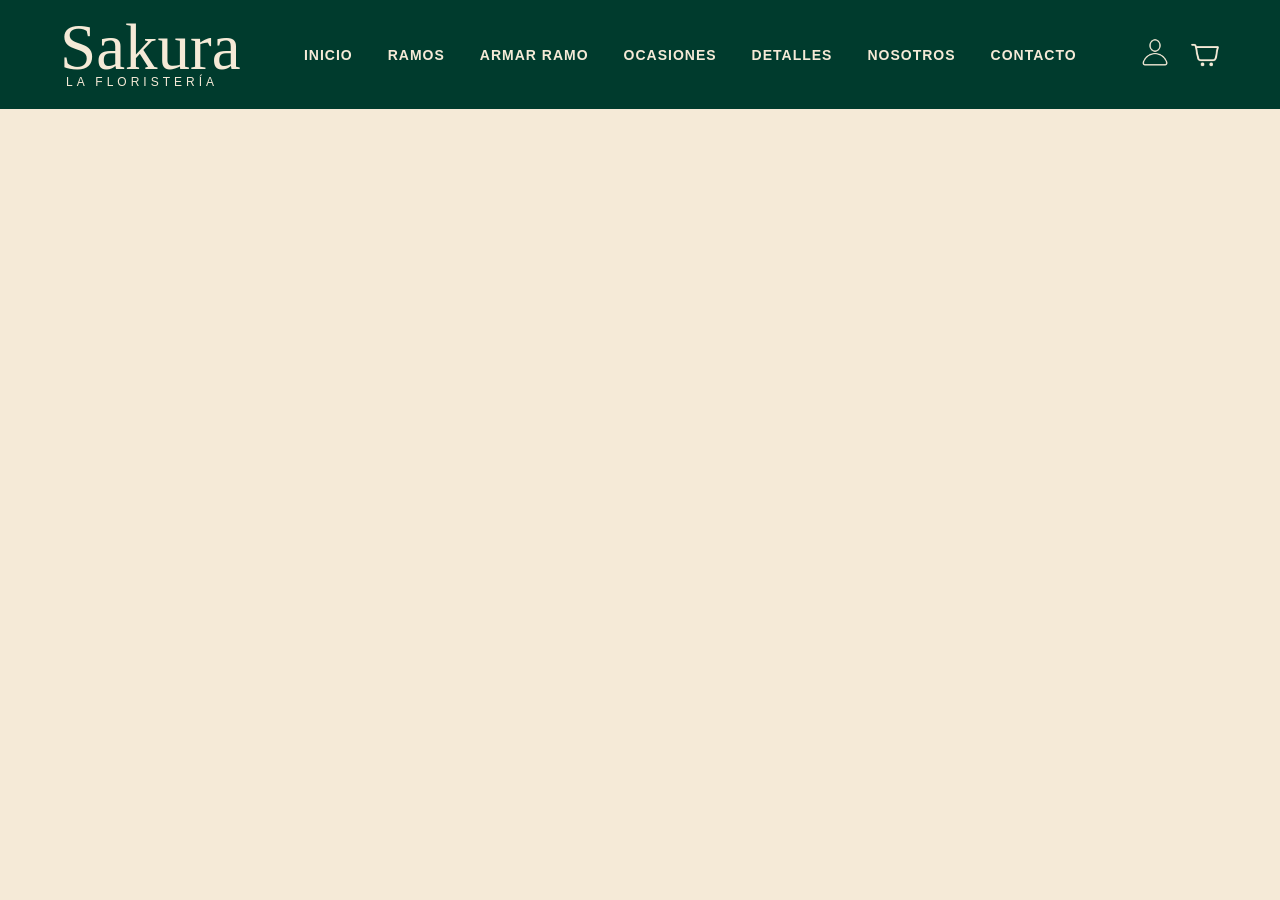
==== agradecimiento.html @ e3668c78 "se comenzo la subparte de ocasiones" ====
<!DOCTYPE html>
<html lang="es">
<head>
    <meta charset="UTF-8">
    <meta name="viewport" content="width=device-width, initial-scale=1.0">
    <link rel="stylesheet" href="css/style.css">
    <title>Agradecimiento|Sakura</title>
</head>
<body>
    
    <!-- ===================================================== -->
    <!-- HEADER / BARRA DE NAVEGACIÓN -->
    <!-- ===================================================== -->
    <header class="header">
        <!-- LOGO -->
        <div class="logo">
            <h1>Sakura</h1>
            <p>LA FLORISTERÍA</p>
        </div>
        <!-- MENÚ DE NAVEGACIÓN -->
        <nav class="menu">
            <ul>
                <li><a href="index.html">INICIO</a></li>
                <li><a href="ramos.html">RAMOS</a></li>
                <li><a href="armar_Ramo.html">ARMAR RAMO</a></li>
                <li><a href="ocasiones.html">OCASIONES</a></li>
                <li><a href="detalles.html">DETALLES</a></li>
                <li><a href="#nosotros">NOSOTROS</a></li>
                <li><a href="#contacto">CONTACTO</a></li>
            </ul>
        </nav>
        <!-- ICONOS DEL MENÚ -->
        <div class="iconos">

            <a href="registro.html" class="icono-usuario">
                <img src="assets/images/person.png" alt="Ir al registro">
            </a>

            <a href="carrito.html" class="icono-carrito">
                <img src="assets/images/shopping-cart.png" alt="Carrito">
            </a>

        </div>
    </header>
</body>
</html>
---- css/style.css ----
/*=============
Reset 
===============*/
* {
    margin: 0;
    padding: 0;
    /* Hace que el padding no aumente el tamaño total */
    box-sizing: border-box;
}

/*=============
Body
===============*/
body {
    font-family: Arial, Helvetica, sans-serif;
    background-color: #f5ead7;
}

/*=============
Header
===============*/
.header {
    width: 100%;
    background-color: #003b2d;
    /* Flexbox sirve para acomodar el logo y el menú */
    display: flex;
    /* Separa el logo y el menú */
    justify-content: space-between;
    /* Centra las cosas verticalmente */
    align-items: center;
    padding: 20px 60px;
}

/*=============
Logo
===============*/
.logo h1 {
    color: #f5ead7;
    font-size: 65px;
    font-family: Georgia, serif;
    font-weight: normal;
    line-height: 55px;
}

.logo p {
    color: #f5ead7;
    font-size: 12px;
    letter-spacing: 4px;
    margin-left: 6px;
}

/*=============
Menu de navegación
===============*/
.menu ul {
    /* Flexbox sirve para poner el menú horizontal */
    display: flex;
    list-style: none;
    /* Da el espacio entre opciones */
    gap: 35px;
}

/*=============
Cambia color al pasar el mouse
===============*/
.menu a {
    color: #f5ead7;
    text-decoration: none;
    font-size: 14px;
    font-weight: bold;
    letter-spacing: 1px;
    transition: 0.3s;
}
.menu a:hover{
    color: #c7d39f;
    border-bottom: 2px solid #c7d39f;
    padding-bottom: 5px;
}
/*=============
Confi de los iconos de la barra
===============*/
.iconos{
    display: flex;
    align-items: center;
    gap: 20px;
}

.iconos button{
    background: none;
    border: none;
    cursor: pointer;
    transition: 0.3s;
}
.iconos button:hover{
    transform: scale(1.1);
}
.iconos img{
    width: 30px;
}
/*=============
Confi de la imagen del arbol de cerezos
===============*/
.cerezos {
    width: 100%;
    height: 650px;
    background-image: url("../assets/images/cerezos.png");
    background-size: cover;
    /*cubra toda la sección*/
    background-position: center;
    /*Para que no se repita la imagen*/
    background-repeat: no-repeat;
}

.contenido-cerezos {
    padding-top: 120px;
    padding-left: 80px;
    color: #f5ead7;
}

.contenido-cerezos h1 {
    font-size: 70px;
    font-family: Georgia, serif;
    line-height: 75px;
    margin-bottom: 30px;
}

.contenido-cerezos p {
    font-size: 20px;
    line-height: 40px;
    margin-bottom: 40px;
    width: 600px;
}



/*=============
Confi de los botones en la imagen principal
===============*/
.botones {
    display: flex;
    gap: 20px;
}

.btn {
    text-decoration: none;
    padding: 14px 30px;
    border-radius: 8px;
    font-size: 16px;
    font-weight: bold;
}

.btn-ver {
    background-color: #b7bf8f;
    color: white;
}

.btn-nosotros {
    border: 2px solid #f5ead7;
    color: #f5ead7;
}


/*estilos que van a heredar todos los elementos de las paginas*/

/*===================
colecciones,titulo
====================*/
.colecciones {
    padding: 20px 60px 80px;

}

.titulo-seccion {
    text-align: center;
    margin-bottom: 50px;
}

.titulo-seccion h2 {
    font-family: Georgia, serif;
    font-size: 38px;
    font-weight: normal;/*sin negrita*/
    color: #1a1a1a;
    margin-bottom: 15px;

}

.tarjeta-coleccion {
    width: 280px;
    border-radius: 12px;
    overflow: hidden;
    cursor: pointer;
    transition: 0.3s;
    text-decoration: none;
    color: inherit;
}
/*================
cada tarjeta individual
======================*/
.tarjetas-coleccion {
    display: flex;
    gap: 20px;
    justify-content: center;
}

/*==================
foto de cada tarjeta
*/
.tarjeta-coleccion img {
    width: 100%;
    height: 200px;
    object-fit: cover; /*para que las imagenes se ajusten al tamaño sin deformarse*/
    display: block;/*elimina el espacio debajo de las imagenes*/

}

/* Parte inferior de la tarjeta con nombre y enlace */
.tarjeta-info {
    padding: 20px;
    transition: 0.3s;
}
.tarjeta-coleccion:hover .tarjeta-info{
    transform: translateY(-10px);
}

.tarjeta-info h3 {
    font-family: Georgia, serif;
    font-size: 22px;
    font-weight: normal;
    margin-bottom: 6px;
}

.tarjeta-info p {
    font-size: 12px;
    font-weight: bold;
    letter-spacing: 1.5px;
}
/*color de fondo de cada tarjeta*/
.tarjeta-rosa{
    background-color: #c97070;
    color:#f5ead7;
}
.tarjeta-crema{
    background-color: #e7d1a7f8;
    color:#3a3a3a;
}
.tarjeta-beige{
    background-color: #e8d9b0;
    color:#3a3a3a;
}
.tarjeta-verde{
    background-color: #003b2d;
    color:#f5ead7;
}
/*=============
ICONO DEL CARRITO
===============*/

.icono-carrito {
    display: flex;
    align-items: center;
    cursor: pointer;
}

.icono-carrito img {
    width: 30px;
}

.icono-carrito:hover {
    transform: scale(1.1);
}

/* =====================================================
CELULARES- PAGINA PRINCIPAL
===================================================== */
@media (max-width: 768px) {

    /* HEADER */
    .header {
        flex-direction: column;
        padding: 20px;
        gap: 20px;
    }

    .menu ul {
        flex-wrap: wrap;
        justify-content: center;
        gap: 15px;
    }

    /* IMAGEN PRINCIPAL */
    .cerezos {
        height: auto;
    }

    .contenido-cerezos {
        padding: 80px 25px;
    }

    .contenido-cerezos h1 {
        font-size: 48px;
        line-height: 55px;
    }

    .contenido-cerezos p {
        width: 100%;
        font-size: 20px;
        line-height: 34px;
    }

    /* BOTONES */
    .botones {
        flex-direction: column;
        align-items: flex-start;
        margin-top: 25px;
        margin-bottom: 80px;
    }

    .btn {
        display: block;
        width: fit-content;
    }

    /* COLECCIONES */
    .colecciones {
        padding-top: 90px;
    }

    .tarjetas-coleccion {
        flex-direction: column;
        align-items: center;
    }

    .tarjeta-coleccion {
        width: 90%;
    }

    /* NOSOTROS */
    .nosotros {
        flex-direction: column;
        text-align: center;
    }

    .texto-nosotros {
        width: 100%;
    }

    .imagen-nosotros img {
        width: 100%;
        height: auto;
    }

    /* FOOTER */
    .footer-contenido {
        flex-direction: column;
        gap: 20px;
    }
}
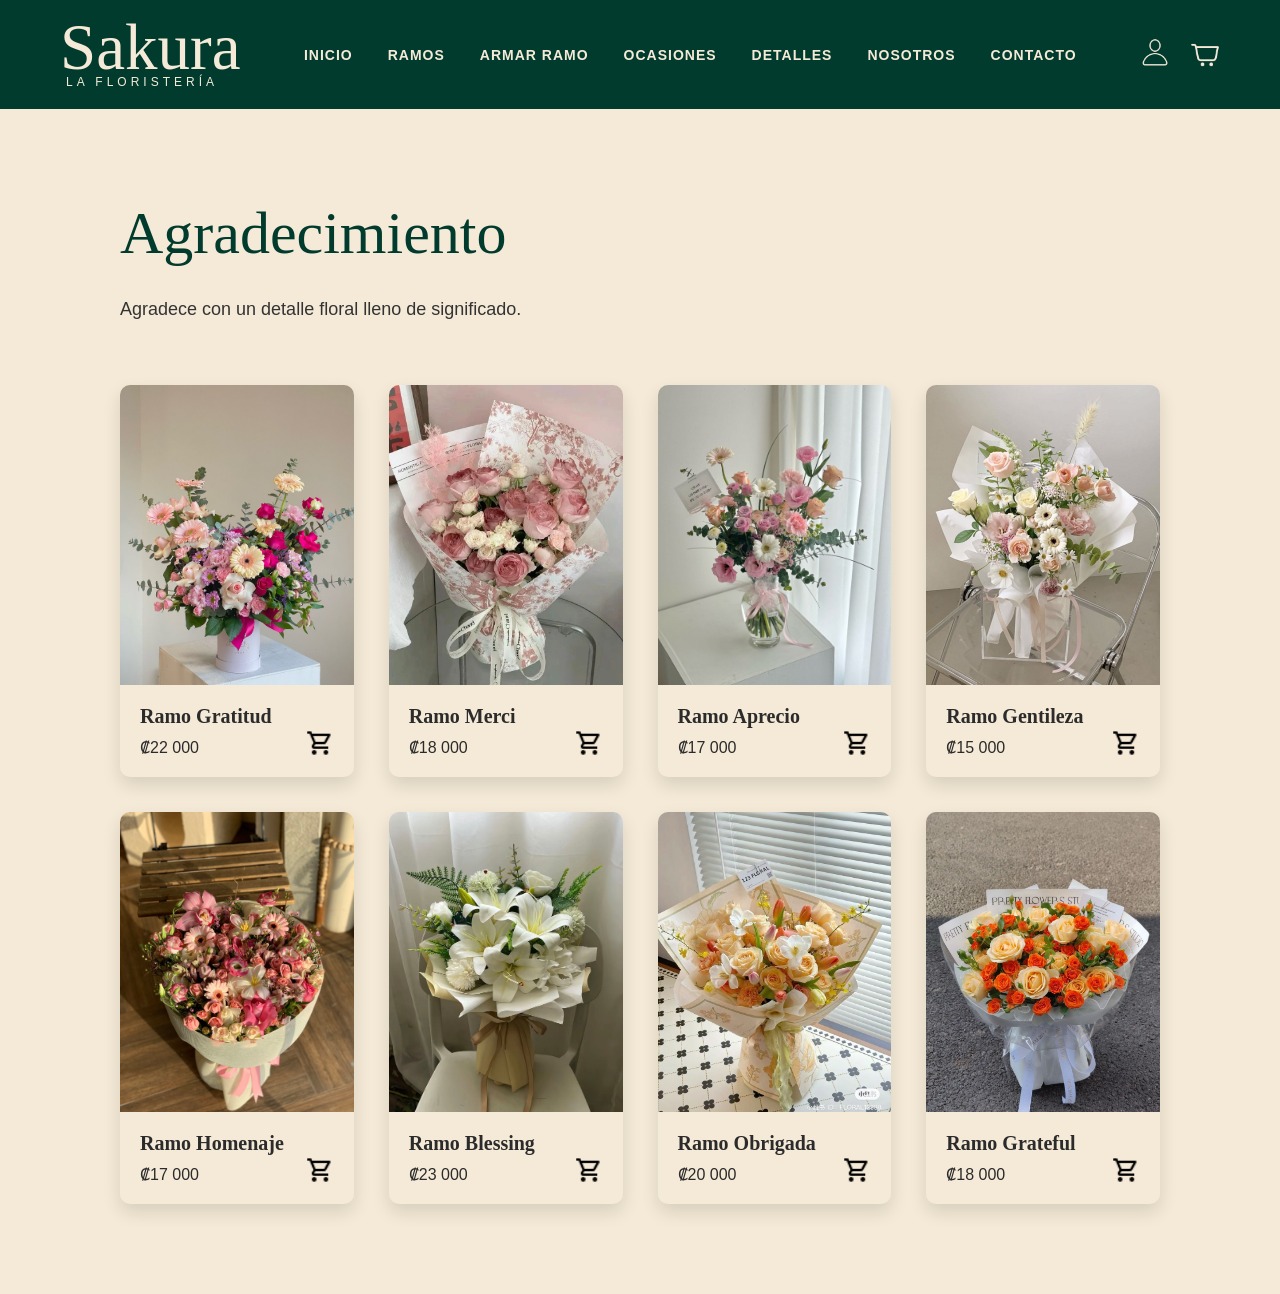
==== commit ebd43ae2: "se completo la parte de ocasiones" ====
--- a/agradecimiento.html
+++ b/agradecimiento.html
@@ -4,6 +4,7 @@
     <meta charset="UTF-8">
     <meta name="viewport" content="width=device-width, initial-scale=1.0">
     <link rel="stylesheet" href="css/style.css">
+    <link rel="stylesheet" href="css/ramos.css">
     <title>Agradecimiento|Sakura</title>
 </head>
 <body>
@@ -42,5 +43,145 @@
 
         </div>
     </header>
+
+    <!-- PAGINA RAMOS -->
+    <main class="pagina-ramos">
+
+        <section class="encabezado-ramos">
+
+            <h1>Agradecimiento</h1>
+
+            <p>
+            Agradece con un detalle floral lleno de significado.
+            </p>
+
+
+        </section>
+
+        <section class="lista-ramos">
+
+            <!-- RAMO 1 -->
+            <div class="tarjeta-ramo">
+
+                <img src="assets/images/ag1.jpg" alt="Ramo Gratitud">
+
+                <div class="info-ramo">
+                    <h3>Ramo Gratitud</h3>
+                    <p>₡22 000</p>
+                    <button>
+                        <img src="assets/images/carrito.png" alt="Agregar al carrito">
+                    </button>
+                </div>
+
+            </div>
+
+            <!-- RAMO 2 -->
+            <div class="tarjeta-ramo">
+
+                <img src="assets/images/ag9.jpg" alt="Ramo Merci">
+
+                <div class="info-ramo">
+                    <h3>Ramo Merci</h3>
+                    <p>₡18 000</p>
+                    <button>
+                        <img src="assets/images/carrito.png" alt="Agregar al carrito">
+                    </button>
+                </div>
+
+            </div>
+
+            <!-- RAMO 3 -->
+            <div class="tarjeta-ramo">
+
+                <img src="assets/images/ag3.jpg" alt="Ramo Aprecio">
+
+                <div class="info-ramo">
+                    <h3>Ramo Aprecio</h3>
+                    <p>₡17 000</p>
+                    <button>
+                        <img src="assets/images/carrito.png" alt="Agregar al carrito">
+                    </button>
+                </div>
+
+            </div>
+
+            <!-- RAMO 4 -->
+            <div class="tarjeta-ramo">
+
+                <img src="assets/images/ag13.jpg" alt="Ramo Gentileza">
+
+                <div class="info-ramo">
+                    <h3>Ramo Gentileza</h3>
+                    <p>₡15 000</p>
+                    <button>
+                        <img src="assets/images/carrito.png" alt="Agregar al carrito">
+                    </button>
+                </div>
+
+            </div>
+
+            <!-- RAMO 5 -->
+            <div class="tarjeta-ramo">
+
+                <img src="assets/images/ag10.jpg" alt="Ramo Homenaje">
+
+                <div class="info-ramo">
+                    <h3>Ramo Homenaje</h3>
+                    <p>₡17 000</p>
+                    <button>
+                        <img src="assets/images/carrito.png" alt="Agregar al carrito">
+                    </button>
+                </div>
+
+            </div>
+
+            <!-- RAMO 6 -->
+            <div class="tarjeta-ramo">
+
+                <img src="assets/images/ag6.jpg" alt="Ramo Blessing">
+
+                <div class="info-ramo">
+                    <h3>Ramo Blessing</h3>
+                    <p>₡23 000</p>
+                    <button>
+                        <img src="assets/images/carrito.png" alt="Agregar al carrito">
+                    </button>
+                </div>
+
+            </div>
+
+            <!-- RAMO 7 -->
+            <div class="tarjeta-ramo">
+
+                <img src="assets/images/ag7.jpg" alt="Ramo Obrigada ">
+
+                <div class="info-ramo">
+                    <h3>Ramo Obrigada </h3>
+                    <p>₡20 000</p>
+                    <button>
+                        <img src="assets/images/carrito.png" alt="Agregar al carrito">
+                    </button>
+                </div>
+
+            </div>
+
+            <!-- RAMO 8 -->
+            <div class="tarjeta-ramo">
+
+                <img src="assets/images/ag8.jpg" alt="Ramo Grateful">
+
+                <div class="info-ramo">
+                    <h3>Ramo Grateful</h3>
+                    <p>₡18 000</p>
+                    <button>
+                        <img src="assets/images/carrito.png" alt="Agregar al carrito">
+                    </button>
+                </div>
+
+            </div>
+
+        </section>
+        
+    </main>
 </body>
 </html>
--- a/css/ramos.css
+++ b/css/ramos.css
@@ -0,0 +1,142 @@
+/*=============
+PAGINA RAMOS
+===============*/
+.pagina-ramos {
+    padding: 90px 120px;
+    background-color: #f5ead7;
+}
+
+.encabezado-ramos {
+    margin-bottom: 60px;
+}
+
+.encabezado-ramos h1 {
+    font-family: Georgia, serif;
+    font-size: 60px;
+    font-weight: normal;
+    color: #003b2d;
+    margin-bottom: 25px;
+}
+
+.encabezado-ramos p {
+    width: 500px;
+    font-size: 18px;
+    line-height: 32px;
+    color: #333;
+}
+
+.lista-ramos {
+    display: grid;
+    grid-template-columns: repeat(4, 1fr);
+    gap: 35px;
+}
+
+.tarjeta-ramo {
+    background-color: #f5ead7;
+    border-radius: 10px;
+    overflow: hidden;
+    box-shadow: 0 8px 18px rgba(0, 0, 0, 0.12);
+}
+
+.tarjeta-ramo img {
+    width: 100%;
+    height: 300px;
+    object-fit: cover;
+    display: block;
+}
+
+.info-ramo {
+    padding: 20px;
+    position: relative;
+}
+
+.info-ramo h3 {
+    font-family: Georgia, serif;
+    font-size: 20px;
+    color: #2b2b2b;
+    margin-bottom: 10px;
+}
+
+.info-ramo p {
+    font-size: 16px;
+    color: #2b2b2b;
+}
+
+.info-ramo button {
+    position: absolute;
+    right: 20px;
+    bottom: 20px;
+    background: none;
+    border: none;
+    cursor: pointer;
+    transition: 0.3s;
+}
+
+.info-ramo button img {
+    width: 28px;
+    height: 28px;
+}
+
+.info-ramo button:hover {
+    transform: scale(1.25);
+}
+/* =====================================================
+CELULARES - PÁGINA RAMOS
+===================================================== */
+@media (max-width: 768px) {
+
+    /* Reduce los espacios de la página */
+    .pagina-ramos {
+        padding: 50px 25px;
+    }
+
+    /* Centra el encabezado */
+    .encabezado-ramos {
+        text-align: center;
+        margin-bottom: 40px;
+    }
+
+    .encabezado-ramos h1 {
+        font-size: 48px;
+    }
+
+    .encabezado-ramos p {
+        width: 100%;
+        font-size: 16px;
+        line-height: 28px;
+    }
+
+    /* Acomoda los botones del filtro */
+    .filtros {
+        justify-content: center;
+        gap: 10px;
+    }
+
+    .filtros button {
+        width: 100%;
+        max-width: 280px;
+    }
+
+    /* Hace que los ramos salgan uno debajo del otro */
+    .lista-ramos {
+        grid-template-columns: 1fr;
+        gap: 30px;
+    }
+
+    /* Ajusta las tarjetas al ancho del celular */
+    .tarjeta-ramo {
+        width: 100%;
+    }
+
+    .tarjeta-ramo img {
+        height: 280px;
+    }
+
+    .info-ramo h3 {
+        font-size: 22px;
+    }
+
+    .info-ramo p {
+        font-size: 18px;
+    }
+}
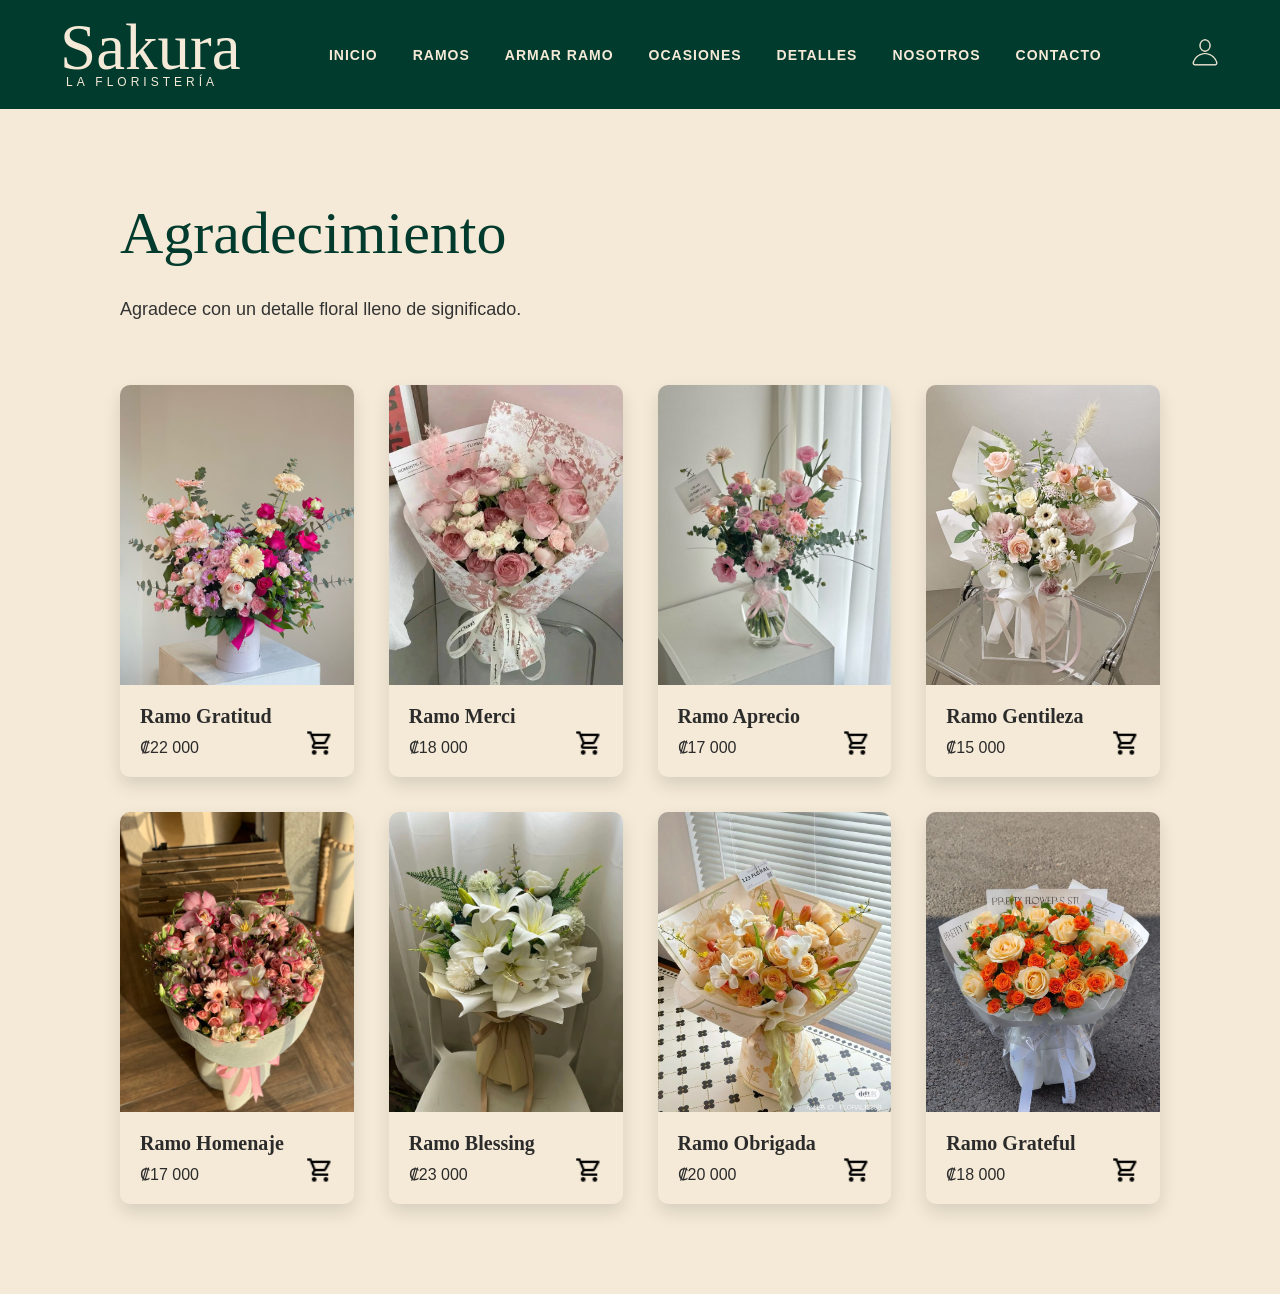
==== commit 8d1de4dd: "Eliminacon del carrito" ====
--- a/agradecimiento.html
+++ b/agradecimiento.html
@@ -35,10 +35,6 @@
 
             <a href="registro.html" class="icono-usuario">
                 <img src="assets/images/person.png" alt="Ir al registro">
-            </a>
-
-            <a href="carrito.html" class="icono-carrito">
-                <img src="assets/images/shopping-cart.png" alt="Carrito">
             </a>
 
         </div>
